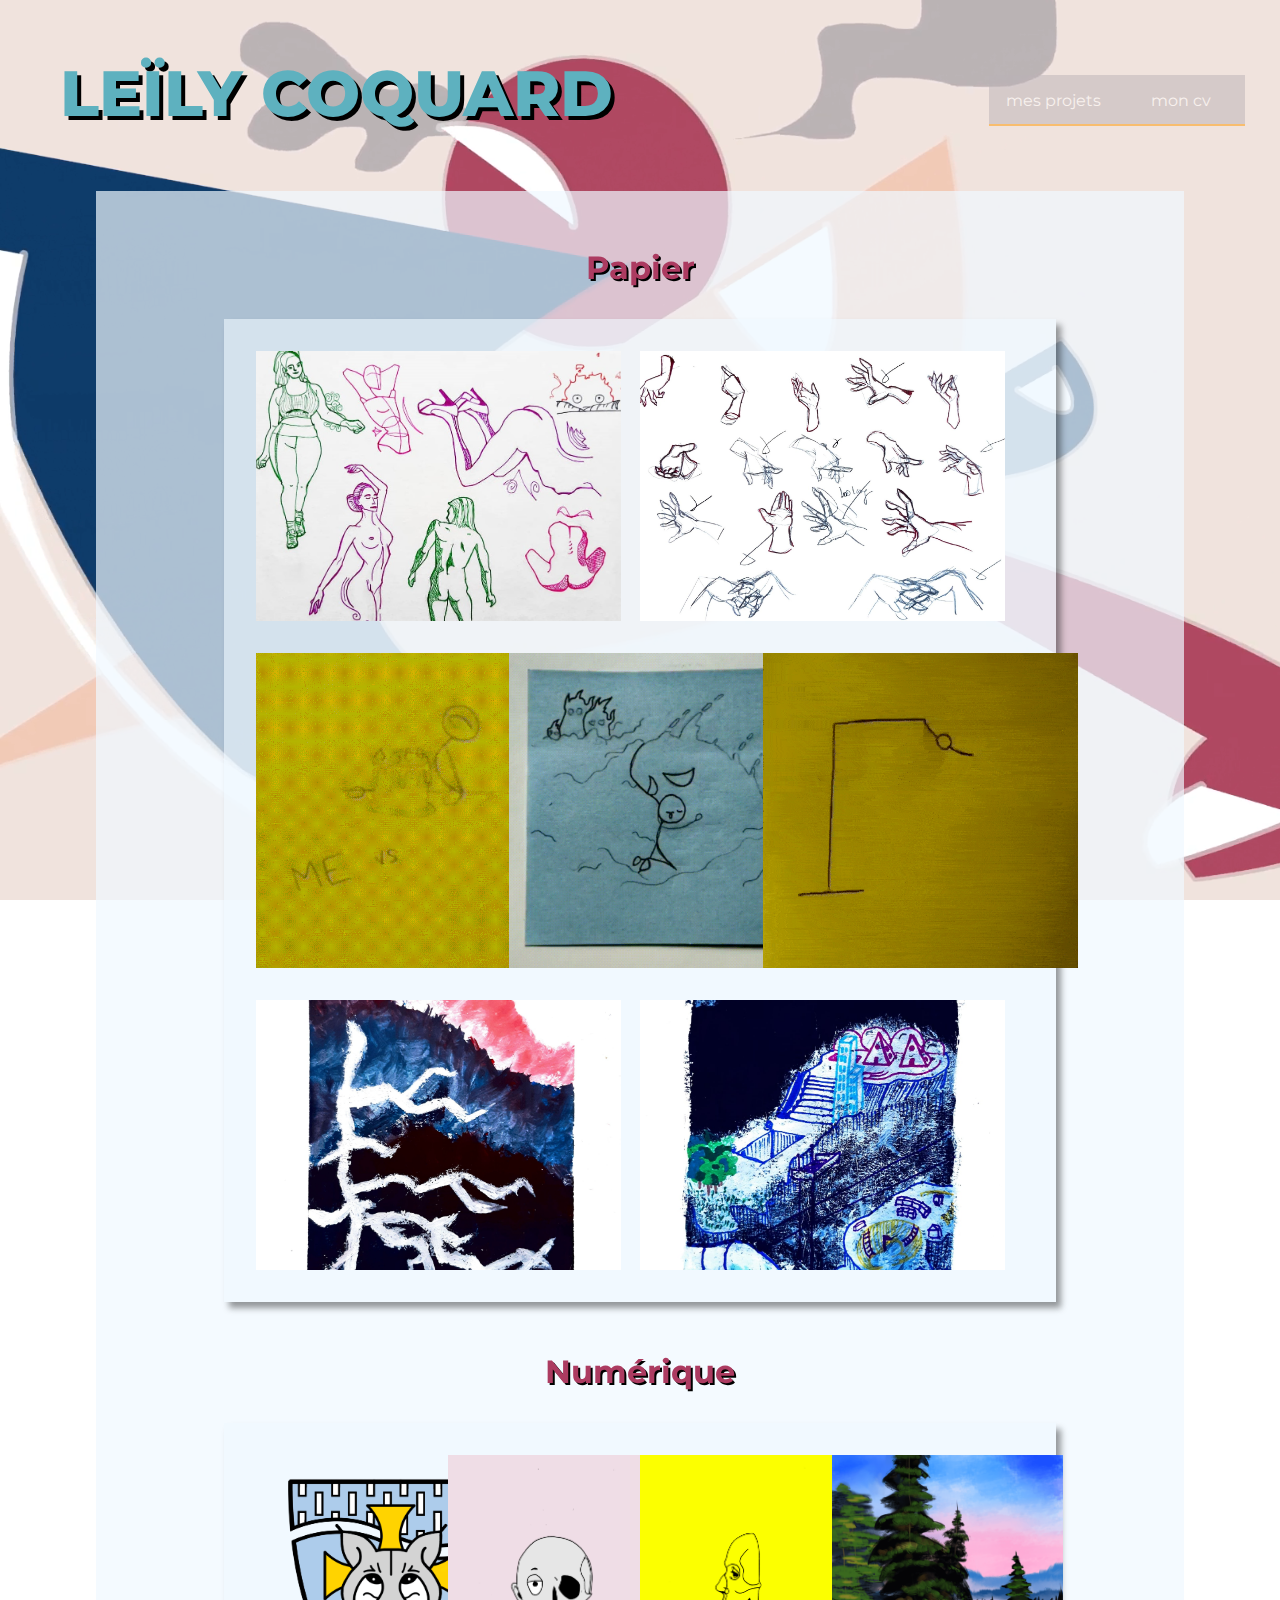
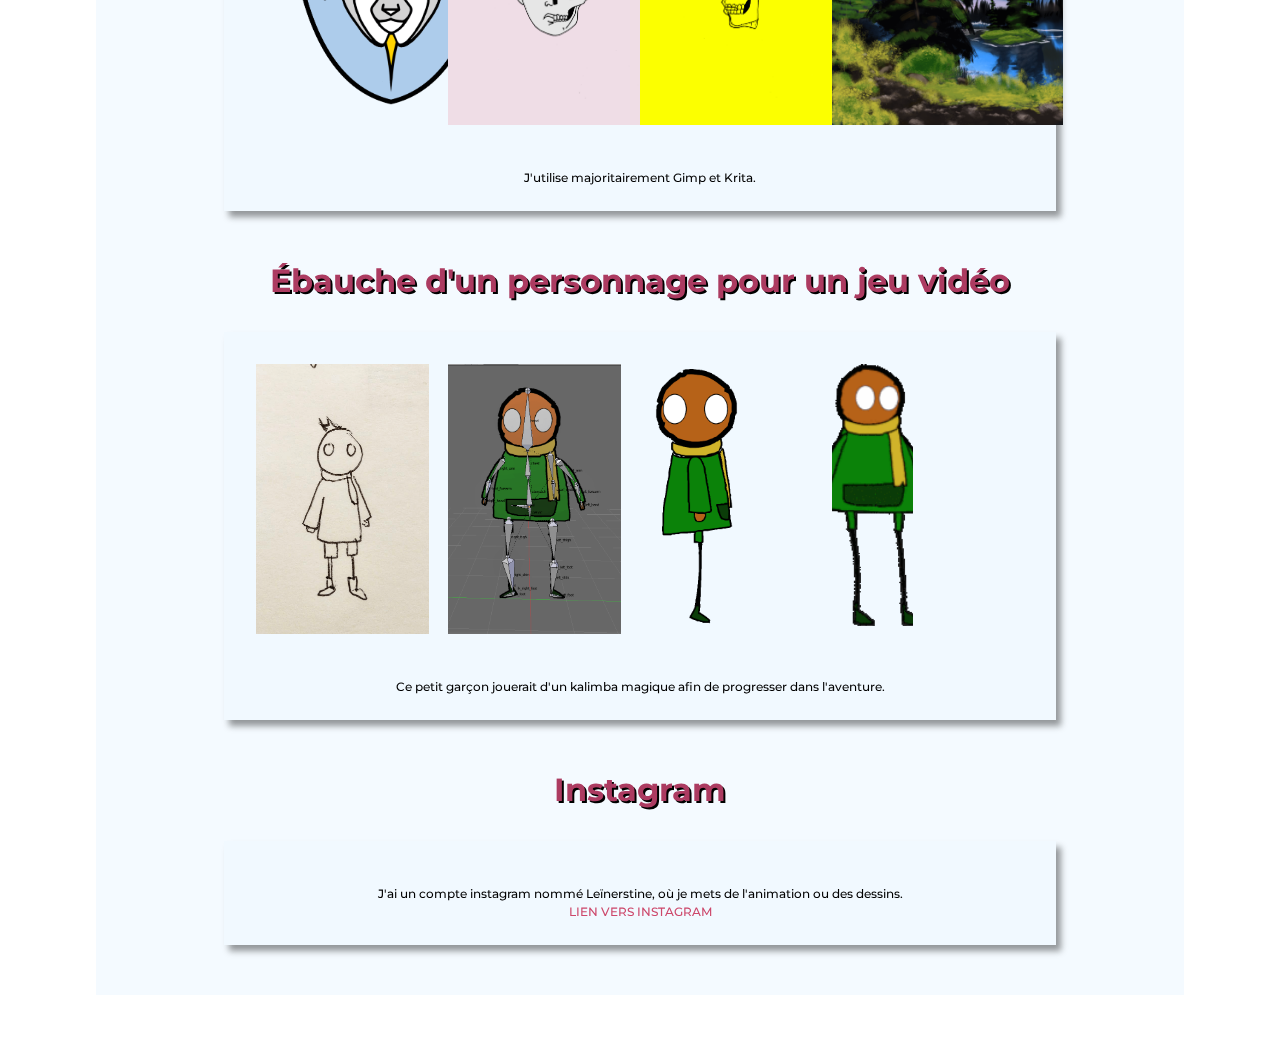
==== illustration.html @ 2d05439c "Update and rename dessin.html to illustration.html" ====
<!DOCTYPE html>
<html lang="fr">

<head>
    <meta charset="UTF-8" />
    <meta name="viewport" content="width=device-width, initial-scale=1.0">
    <title>Leïly Coquard</title>
    <link rel="stylesheet" href="assets/css/general.css">
    <link href="https://fonts.googleapis.com/css2?family=Montserrat:wght@300;400;500;600;700;800&display=swap" rel="stylesheet">
</head>

<body>
    <video src="assets/mp4/background.mp4" autoplay loop playsinline muted></video>

    <div>
        <header>
            <div class="fond">
                <a href="index.html"><h1 class="title">LEÏLY COQUARD</h1></a>
            </div>
            <div class="menu">
                <ul>
                    <li class="r-link link text-underlined"><a href="assets/pdf/cv.pdf">mon cv</a></li>
                    <li class="r-link link text-underlined"><a href="index.html#galerie">mes projets</a></li>
                </ul>
            </div>
        </header>
        
        
        <div class="fond-gallery">
            <h1 class="titre"><a name="galerie" style="color:#AC3B61;text-align: center;padding-top: 2vh;">Papier</a></h1>
            
            <div class="gallery">
                <div class="gallery-element">
                    <img class="gallery-image" style="width:95%;" src="assets/img/page1.jpg">
                    <img class="gallery-image" style="width: 95%;" src="assets/img/scanned/Adobe Scan 18 janv. 2021_page-0001.jpg">
                </div>
                <div class="gallery-element3">
                    <img class="gallery-image3" src="assets/gif/food.gif">
                    <img class="gallery-image3" src="assets/gif/blue.gif">
                    <img class="gallery-image3" src="assets/gif/pendu.gif">
                </div>
                <div class="gallery-element">
                    <img class="gallery-image" style="width: 95%;" src="assets/img/scanned/Adobe Scan 18 janv. 2021_page-0005.jpg">
                    <img class="gallery-image" style="width: 95%;" src="assets/img/scanned/Adobe Scan 18 janv. 2021_page-0006.jpg">
                </div>
            </div>

            <h1 class="titre"><a name="galerie" style="color:#AC3B61;text-align: center;padding-top: 2vh;">Numérique</a></h1>
            
            <div class="gallery">
                <div class="gallery-element2">
                    <img class="gallery-image" src="assets/img/lynx_gold.png">
                    <img class="gallery-image" src="assets/img/2019_01_02 Duality.png">
                    <img class="gallery-image" src="assets/img/2019_01_04 Yellow.png">
                    <img class="gallery-image" src="assets/img/19_01_19 island in the wilderness.png">
                </div>
                <p class="gallery-p" style="font-size: 12px;">J'utilise majoritairement Gimp et Krita.</p>
            </div>

            <h1 class="titre"><a name="galerie" style="color:#AC3B61;text-align: center;padding-top: 2vh;">Ébauche d'un personnage pour un jeu vidéo</a></h1>

            <div class="gallery">
                <div class="gallery-element2">
                    <img class="gallery-image" style="width:90%;" src="assets/kalimba/paper.png">
                    <img class="gallery-image" style="width:90%;" src="assets/kalimba/Blender.png">
                    <img class="gallery-image" style="width:70%;" src="assets/kalimba/side.png">
                    <img class="gallery-image" style="width:42%;" src="assets/kalimba/idle.gif">
                </div>
                <p class="gallery-p" style="font-size: 12px;">Ce petit garçon jouerait d'un kalimba magique afin de progresser dans l'aventure.</p>
            </div>

            <h1 class="titre"><a name="galerie" style="color:#AC3B61;text-align: center;padding-top: 2vh;">Instagram</a></h1>
            
            <div class="gallery">
                <script src="https://apps.elfsight.com/p/platform.js" defer></script>
                <div class="elfsight-app-40c63c9a-5f03-4bae-b525-8e6a0a1bc22a"></div>         
                <p class="gallery-p" style="font-size: 12px;">J'ai un compte instagram nommé Leïnerstine, où je mets de l'animation ou des dessins.
                <a href="https://www.instagram.com/leinerstine"><span style="color: #cd486b;">LIEN VERS INSTAGRAM</span></a>
                </p>
            </div>
    
        </div>

    </div>

</body>

</html>
---- assets/css/general.css ----
body {
    color:black;
    font-size: 1em;
    margin:2em;
    animation: fadeIn 0.5s linear forwards;
    font-family: 'Montserrat', sans-serif;
    cursor:default;
}

@keyframes fadeIn {
    0% {
        opacity: 0.1;
    }

    100% {
        opacity: 1;
    }
}

video {
    object-fit: cover;
    width: 100vw;
    height: 100vh;
    position: fixed;
    top: 0;
    left: 0;
    z-index: -100;
  }

  .small video{
    height: 30vh;
}
  
ul {
    list-style-type: none;
    margin: 0;
    padding: 0;
}

li {
    float: right;
    padding-top: 1em;
    padding-bottom: 1em;
    color:white;
    text-align: center;

    background: linear-gradient(to bottom, #ff9800 0%, #ff9800 100%);
	background-position: 0 100%;
	background-repeat: repeat-x;
    background-size: auto 2px;

    width: 10vw;
}

li:hover {
    background-image: url("data:image/svg+xml;charset=utf8,%3Csvg id='squiggle-link' xmlns='http://www.w3.org/2000/svg' xmlns:xlink='http://www.w3.org/1999/xlink' xmlns:ev='http://www.w3.org/2001/xml-events' viewBox='0 0 20 4'%3E%3Cstyle type='text/css'%3E.squiggle{animation:shift .3s linear infinite;}@keyframes shift {from {transform:translateX(0);}to {transform:translateX(-20px);}}%3C/style%3E%3Cpath fill='none' stroke='%23ff9800' stroke-width='2' class='squiggle' d='M0,3.5 c 5,0,5,-3,10,-3 s 5,3,10,3 c 5,0,5,-3,10,-3 s 5,3,10,3'/%3E%3C/svg%3E");
    background-position: 0 100%;
    background-size: auto 5px;
}

a {
    display: block;
    text-decoration: none;
    cursor:hand;
    color: white;
}

a:visited {
    color:white;
}

p {
    font-weight: 500;
    line-height: 150%;
}

.fond {
    width:50%;
    font-size: 2em;
    text-align: center;
    height:100px;
    line-height: 100px;
}

.fond-gallery {
    background-color:rgba(240,248,255,0.7);
    margin-top: 3em;
    margin-bottom: 3em;
    margin-left: 5vw;
    margin-right: 5vw;
    padding-top:2vh;
    padding-bottom:2vh;
    padding-left:8vw;
    padding-right:8vw;
    z-index: -1;
}

.gallery {
    margin-top:2em;
    margin-bottom:2em;
    margin-left: 2vw;
    margin-right: 2vw;
    padding-top: 2em;
    padding-left: 2em;
    padding-right: 2em;
    background-color:rgba(240,248,255,0.6);
    box-shadow: 0.3rem 0.4rem 0.4rem rgba(0, 0, 0, 0.4);
}

.gallery-element {
    display: grid;
    grid-template-columns: 50% 50%;
    padding-bottom: 2em;
}

.gallery-element2 {
    display: grid;
    grid-template-columns: 25% 25% 25% 25%;
    padding-bottom: 2em;
}

.gallery-element3 {
    display: grid;
    grid-template-columns: 33% 33% 34%;
    padding-bottom: 2em;
}

.gallery-image {
    justify-content: center;
	display: block;
    object-fit: cover;
    height: 30vh;
}

.gallery-image3 {
    justify-content: center;
	display: block;
    object-fit: cover;
    height: 35vh;
}

.gallery-image-robobo {
    justify-content: center;
	display: block;
    object-fit: cover;
}

.gallery-text {
    display: flex;
    flex-direction: column;
    justify-content: center;
    resize: vertical;
}

.gallery-p {
    display: flex;
    flex-direction: column;
    text-align: center;
    color:black;
    padding-bottom: 2em;
}

.gallery-mid {
    text-align: center;
}

.bot {
    padding-bottom: 1.5em;
}

.menu {
    position: fixed;
    top: 75px;
    right: 35px;
    background-color:#BAB2B5;
    opacity: 50%;
}

.title{
    font-size: 2em;
    font-weight: 800;
    text-align: center;
    color:#5EB1BF;
    text-shadow: 4px 4px 0px black;
    cursor:hand;
}

.titre {
    text-shadow: 2px 2px 0px black;
}

iframe {
    display: block;
    margin: 0 auto;
}
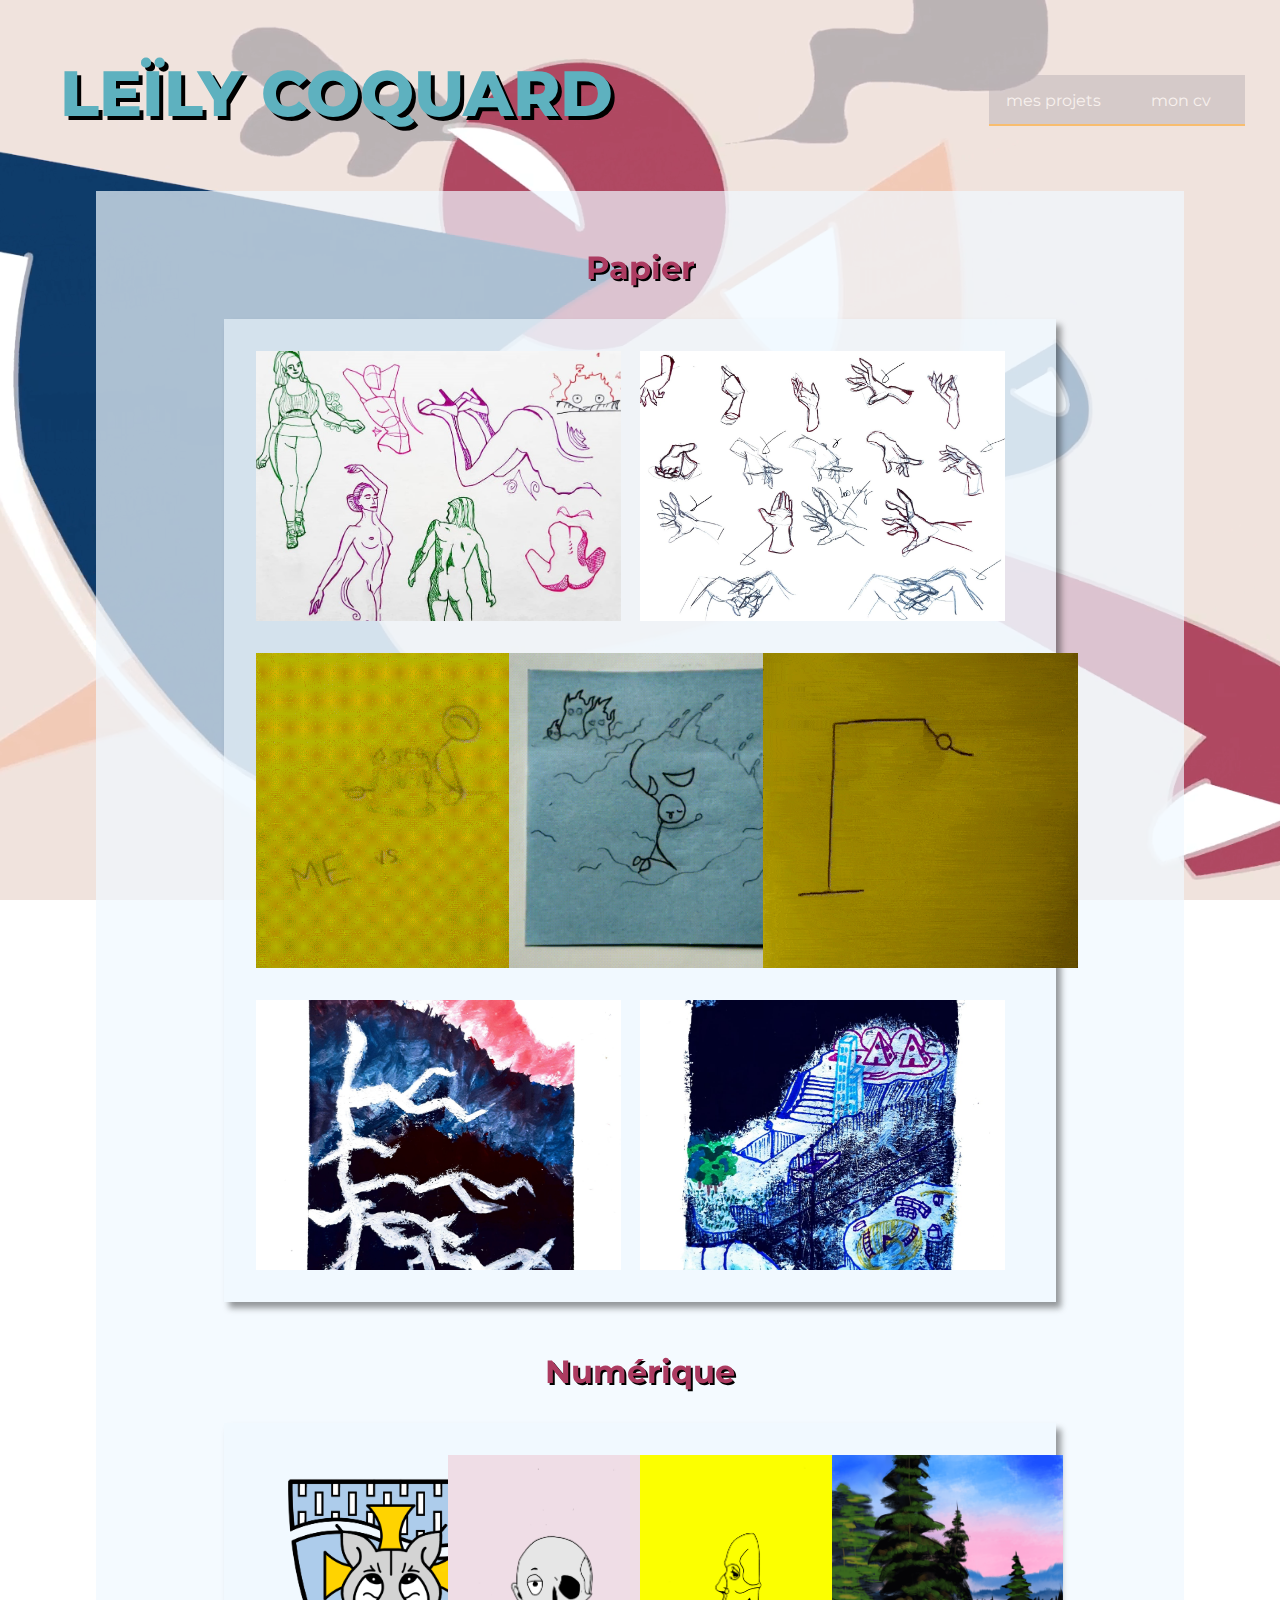
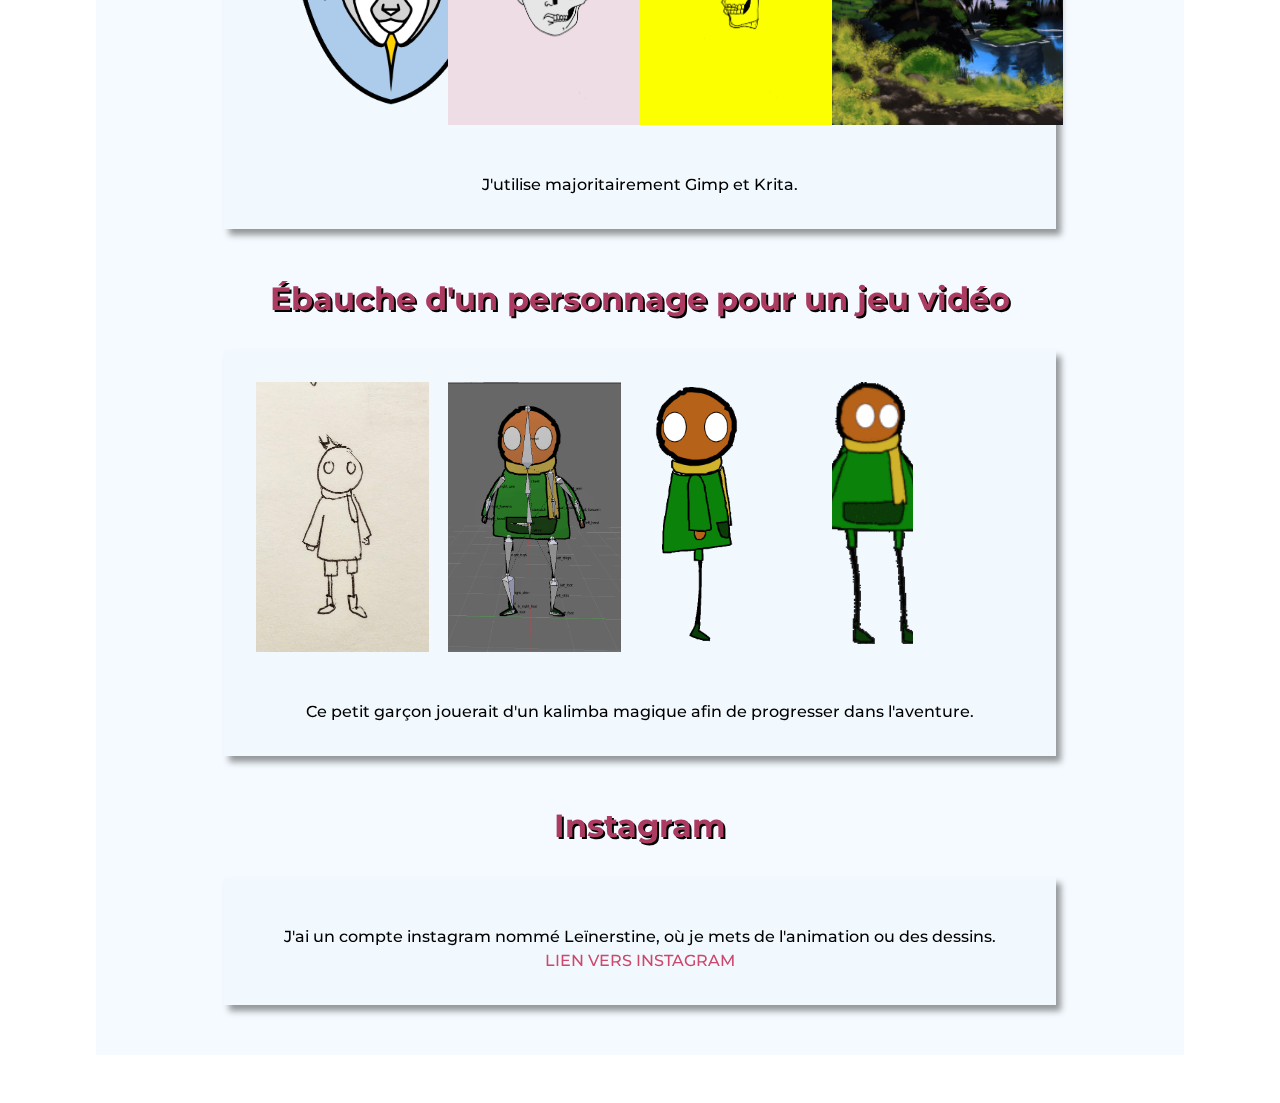
==== commit b923502d: "Update illustration.html" ====
--- a/illustration.html
+++ b/illustration.html
@@ -54,7 +54,7 @@
                     <img class="gallery-image" src="assets/img/2019_01_04 Yellow.png">
                     <img class="gallery-image" src="assets/img/19_01_19 island in the wilderness.png">
                 </div>
-                <p class="gallery-p" style="font-size: 12px;">J'utilise majoritairement Gimp et Krita.</p>
+                <p class="gallery-p">J'utilise majoritairement Gimp et Krita.</p>
             </div>
 
             <h1 class="titre"><a name="galerie" style="color:#AC3B61;text-align: center;padding-top: 2vh;">Ébauche d'un personnage pour un jeu vidéo</a></h1>
@@ -66,7 +66,7 @@
                     <img class="gallery-image" style="width:70%;" src="assets/kalimba/side.png">
                     <img class="gallery-image" style="width:42%;" src="assets/kalimba/idle.gif">
                 </div>
-                <p class="gallery-p" style="font-size: 12px;">Ce petit garçon jouerait d'un kalimba magique afin de progresser dans l'aventure.</p>
+                <p class="gallery-p">Ce petit garçon jouerait d'un kalimba magique afin de progresser dans l'aventure.</p>
             </div>
 
             <h1 class="titre"><a name="galerie" style="color:#AC3B61;text-align: center;padding-top: 2vh;">Instagram</a></h1>
@@ -74,7 +74,7 @@
             <div class="gallery">
                 <script src="https://apps.elfsight.com/p/platform.js" defer></script>
                 <div class="elfsight-app-40c63c9a-5f03-4bae-b525-8e6a0a1bc22a"></div>         
-                <p class="gallery-p" style="font-size: 12px;">J'ai un compte instagram nommé Leïnerstine, où je mets de l'animation ou des dessins.
+                <p class="gallery-p">J'ai un compte instagram nommé Leïnerstine, où je mets de l'animation ou des dessins.
                 <a href="https://www.instagram.com/leinerstine"><span style="color: #cd486b;">LIEN VERS INSTAGRAM</span></a>
                 </p>
             </div>
